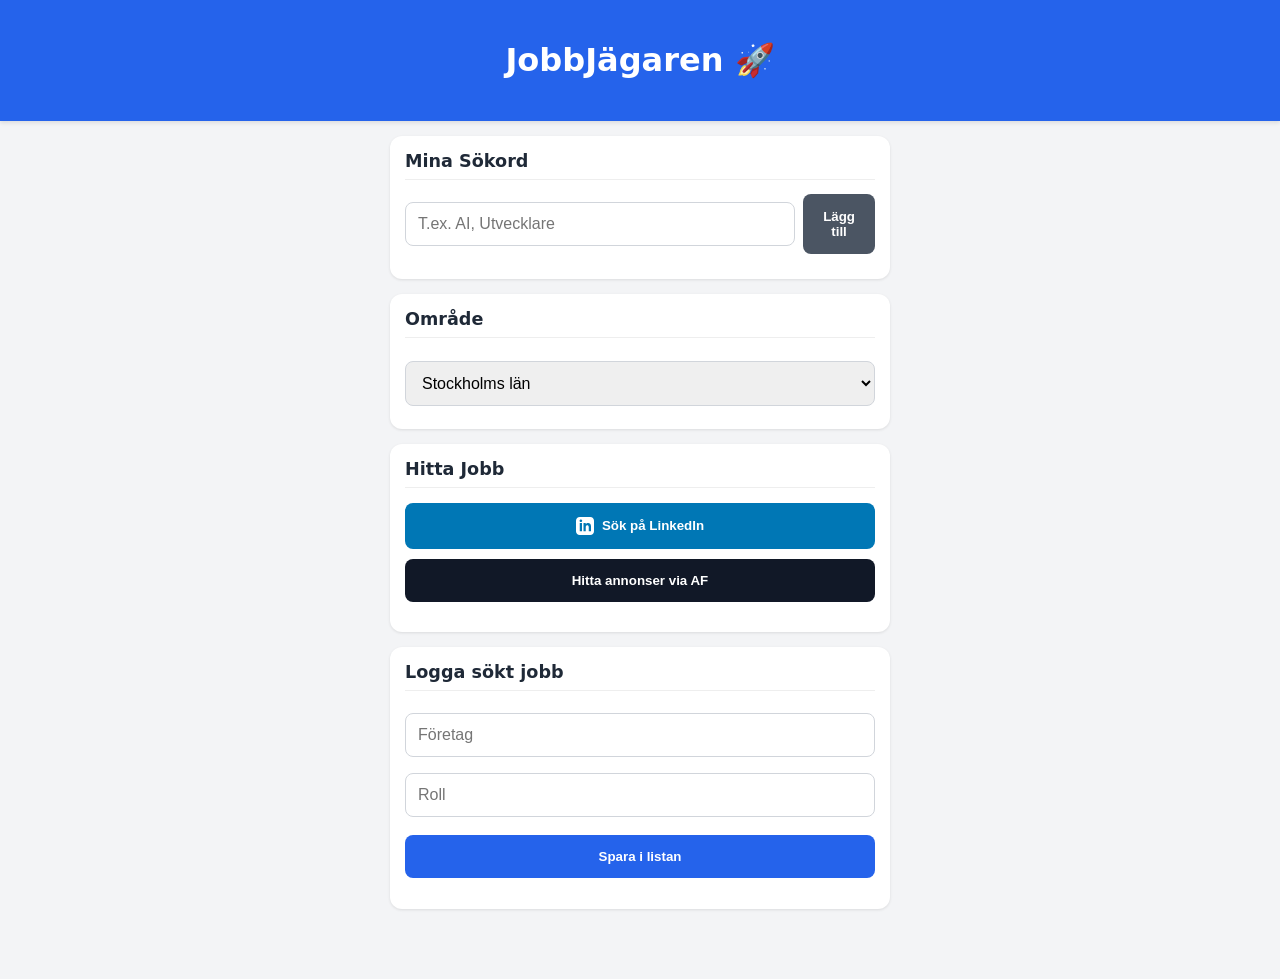
==== index.html @ ba331c36 "Add files via upload" ====
<!DOCTYPE html>
<html lang="sv">
<head>
    <meta charset="UTF-8">
    <meta name="viewport" content="width=device-width, initial-scale=1.0, maximum-scale=1.0, user-scalable=no">
    <title>JobbJägaren</title>
    <link rel="stylesheet" href="style.css">
    <link rel="manifest" href="manifest.json">
    <meta name="theme-color" content="#2563eb">
    <link rel="apple-touch-icon" href="https://via.placeholder.com/192/2563eb/ffffff?text=JJ">
</head>
<body>
    <header>
        <h1>JobbJägaren 🚀</h1>
    </header>

    <main id="app">
        <section class="card">
            <h2>Mina Sökord</h2>
            <div class="input-group-row">
                <input type="text" id="new-keyword" placeholder="T.ex. AI, Utvecklare">
                <button onclick="addKeyword()" class="small-btn">Lägg till</button>
            </div>
            <div id="keyword-tags" class="tags-container"></div>
        </section>

        <section class="card">
            <h2>Område</h2>
            <select id="location-select" onchange="saveLocation()">
                <option value="Stockholms län">Stockholms län</option>
                <option value="Uppsala län">Uppsala län</option>
                <option value="Västra Götalands län">Västra Götalands län</option>
                <option value="Skåne län">Skåne län</option>
                <option value="Östergötlands län">Östergötlands län</option>
                <option value="Hela Sverige">Hela Sverige</option>
            </select>
        </section>

        <section class="card">
            <h2>Hitta Jobb</h2>
            <button onclick="searchLinkedIn()" class="linkedin-button">
                <svg xmlns="http://www.w3.org/2000/svg" width="18" height="18" viewBox="0 0 24 24" fill="white"><path d="M19 0h-14c-2.761 0-5 2.239-5 5v14c0 2.761 2.239 5 5 5h14c2.762 0 5-2.239 5-5v-14c0-2.761-2.238-5-5-5zm-11 19h-3v-11h3v11zm-1.5-12.268c-.966 0-1.75-.79-1.75-1.764s.784-1.764 1.75-1.764 1.75.79 1.75 1.764-.783 1.764-1.75 1.764zm13.5 12.268h-3v-5.604c0-3.368-4-3.113-4 0v5.604h-3v-11h3v1.765c1.396-2.586 7-2.777 7 2.476v6.759z"/></svg>
                Sök på LinkedIn
            </button>
            <button onclick="searchAF()" id="af-btn" class="af-button">Hitta annonser via AF</button>
            <div id="af-results" class="results-list"></div>
        </section>

        <section class="card">
            <h2>Logga sökt jobb</h2>
            <input type="text" id="log-company" placeholder="Företag">
            <input type="text" id="log-role" placeholder="Roll">
            <button onclick="addJobLog()" class="save-btn">Spara i listan</button>
            <ul id="job-list" class="log-list"></ul>
        </section>
    </main>

    <script src="app.js"></script>
    <script>
        if ('serviceWorker' in navigator) {
            navigator.serviceWorker.register('sw.js');
        }
    </script>
</body>
</html>
---- style.css ----
:root {
    --primary: #2563eb;
    --bg: #f3f4f6;
    --card-bg: #ffffff;
    --text: #1f2937;
}

body {
    font-family: -apple-system, system-ui, sans-serif;
    background: var(--bg);
    color: var(--text);
    margin: 0;
    padding-bottom: 40px;
}

header {
    background: var(--primary);
    color: white;
    padding: 20px;
    text-align: center;
    box-shadow: 0 2px 4px rgba(0,0,0,0.1);
}

main {
    max-width: 500px;
    margin: 0 auto;
    padding: 15px;
}

.card {
    background: var(--card-bg);
    padding: 15px;
    border-radius: 12px;
    margin-bottom: 15px;
    box-shadow: 0 1px 3px rgba(0,0,0,0.1);
}

h2 { font-size: 1.1rem; margin-top: 0; border-bottom: 1px solid #eee; padding-bottom: 8px; }

input, select {
    width: 100%;
    padding: 12px;
    margin: 8px 0;
    border: 1px solid #d1d5db;
    border-radius: 8px;
    box-sizing: border-box;
    font-size: 1rem;
}

.input-group-row { display: flex; gap: 8px; }

button {
    width: 100%;
    padding: 14px;
    border-radius: 8px;
    border: none;
    font-weight: bold;
    cursor: pointer;
    transition: opacity 0.2s;
}

.small-btn { width: auto; padding: 0 15px; background: #4b5563; color: white; }

.linkedin-button { background: #0077b5; color: white; display: flex; align-items: center; justify-content: center; gap: 8px; margin-bottom: 10px; }

.af-button { background: #111827; color: white; }

.save-btn { background: var(--primary); color: white; margin-top: 10px; }

.tags-container { display: flex; flex-wrap: wrap; gap: 8px; margin-top: 10px; }

.tag {
    background: #f3f4f6;
    padding: 6px 12px;
    border-radius: 20px;
    border: 1px solid #d1d5db;
    font-size: 0.9rem;
    display: flex;
    align-items: center;
    gap: 6px;
}

.tag.starred { background: #fef3c7; border-color: #f59e0b; font-weight: bold; }

.results-list { margin-top: 15px; }

.job-card { background: #f9fafb; border: 1px solid #e5e7eb; padding: 10px; border-radius: 6px; margin-bottom: 8px; font-size: 0.9rem; }

.log-list { list-style: none; padding: 0; margin-top: 15px; }

.log-list li { padding: 10px; border-bottom: 1px solid #eee; font-size: 0.9rem; }
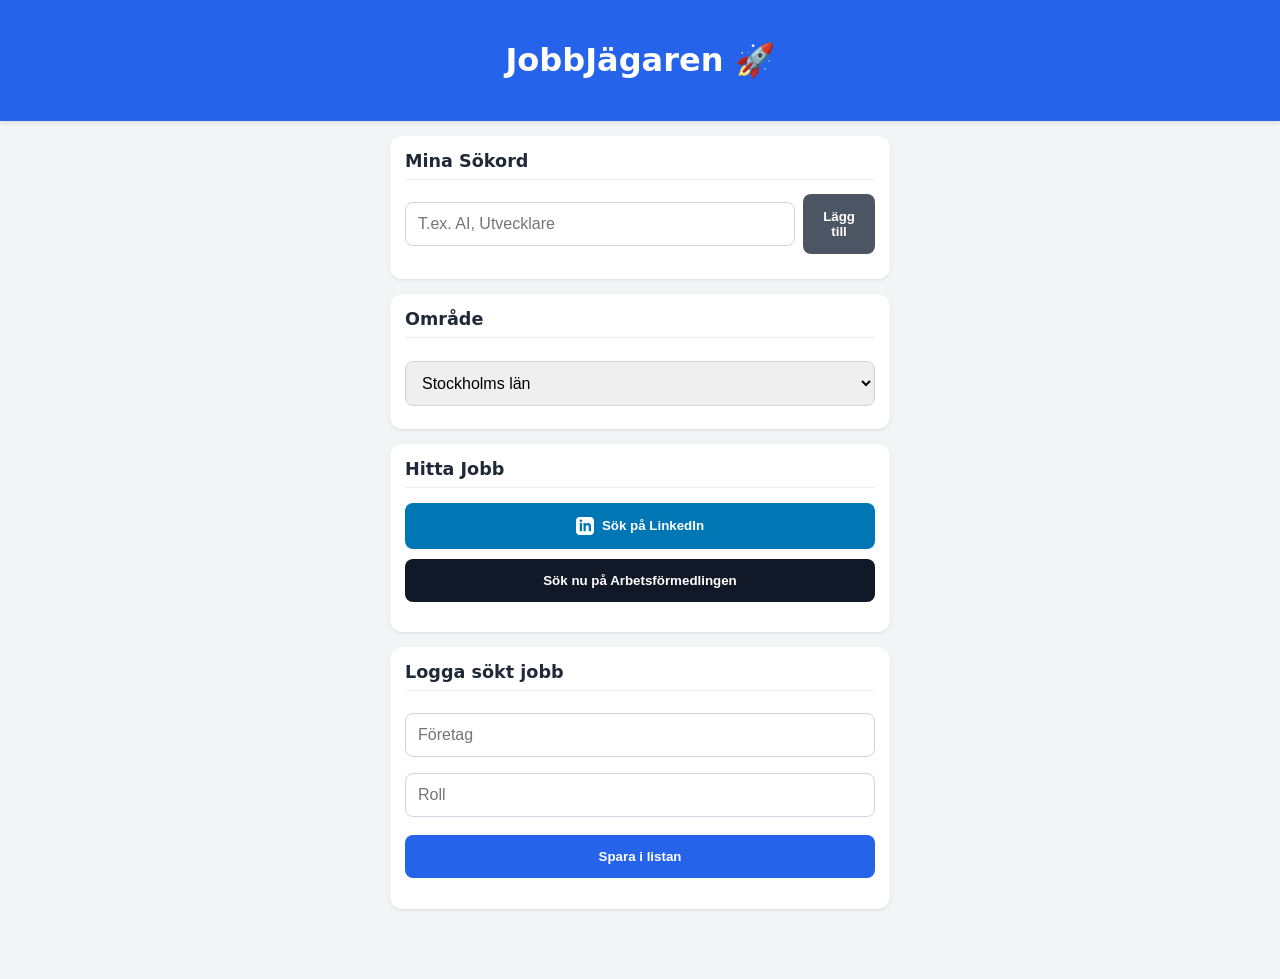
==== commit 6c9093bc: "Add files via upload" ====
--- a/index.html
+++ b/index.html
@@ -15,6 +15,7 @@
     </header>
 
     <main id="app">
+        <!-- SÖKORD -->
         <section class="card">
             <h2>Mina Sökord</h2>
             <div class="input-group-row">
@@ -24,6 +25,7 @@
             <div id="keyword-tags" class="tags-container"></div>
         </section>
 
+        <!-- OMRÅDE -->
         <section class="card">
             <h2>Område</h2>
             <select id="location-select" onchange="saveLocation()">
@@ -36,16 +38,18 @@
             </select>
         </section>
 
+        <!-- EXTERNA SÖKNINGAR -->
         <section class="card">
             <h2>Hitta Jobb</h2>
             <button onclick="searchLinkedIn()" class="linkedin-button">
                 <svg xmlns="http://www.w3.org/2000/svg" width="18" height="18" viewBox="0 0 24 24" fill="white"><path d="M19 0h-14c-2.761 0-5 2.239-5 5v14c0 2.761 2.239 5 5 5h14c2.762 0 5-2.239 5-5v-14c0-2.761-2.238-5-5-5zm-11 19h-3v-11h3v11zm-1.5-12.268c-.966 0-1.75-.79-1.75-1.764s.784-1.764 1.75-1.764 1.75.79 1.75 1.764-.783 1.764-1.75 1.764zm13.5 12.268h-3v-5.604c0-3.368-4-3.113-4 0v5.604h-3v-11h3v1.765c1.396-2.586 7-2.777 7 2.476v6.759z"/></svg>
                 Sök på LinkedIn
             </button>
-            <button onclick="searchAF()" id="af-btn" class="af-button">Hitta annonser via AF</button>
-            <div id="af-results" class="results-list"></div>
+            <button onclick="searchAF()" id="af-btn" class="af-button">Sök nu på Arbetsförmedlingen</button>
+            <div id="af-results" class="results-grid"></div>
         </section>
 
+        <!-- LOGG ÖVER SÖKTA JOBB -->
         <section class="card">
             <h2>Logga sökt jobb</h2>
             <input type="text" id="log-company" placeholder="Företag">
--- a/style.css
+++ b/style.css
@@ -11,6 +11,7 @@
     color: var(--text);
     margin: 0;
     padding-bottom: 40px;
+    -webkit-tap-highlight-color: transparent;
 }
 
 header {
@@ -56,7 +57,6 @@
     border: none;
     font-weight: bold;
     cursor: pointer;
-    transition: opacity 0.2s;
 }
 
 .small-btn { width: auto; padding: 0 15px; background: #4b5563; color: white; }
@@ -66,6 +66,54 @@
 .af-button { background: #111827; color: white; }
 
 .save-btn { background: var(--primary); color: white; margin-top: 10px; }
+
+/* Grid System for Results */
+.results-grid {
+    display: grid;
+    grid-template-columns: repeat(auto-fill, minmax(140px, 1fr));
+    gap: 12px;
+    margin-top: 15px;
+}
+
+.job-card {
+    background: #ffffff;
+    border: 1px solid #e5e7eb;
+    padding: 12px;
+    border-radius: 12px;
+    display: flex;
+    flex-direction: column;
+    justify-content: space-between;
+    cursor: pointer;
+    transition: all 0.2s ease;
+    box-shadow: 0 2px 4px rgba(0,0,0,0.05);
+    text-decoration: none;
+    color: inherit;
+}
+
+.job-card:active {
+    transform: scale(0.96);
+    background-color: #f9fafb;
+    border-color: #2563eb;
+}
+
+.job-card strong {
+    font-size: 0.9rem;
+    color: #111827;
+    margin-bottom: 6px;
+    display: -webkit-box;
+    -webkit-line-clamp: 3;
+    -webkit-box-orient: vertical;
+    overflow: hidden;
+    line-height: 1.3;
+}
+
+.job-card .employer {
+    font-size: 0.75rem;
+    color: #6b7280;
+    margin-top: auto;
+    padding-top: 8px;
+    border-top: 1px solid #f3f4f6;
+}
 
 .tags-container { display: flex; flex-wrap: wrap; gap: 8px; margin-top: 10px; }
 
@@ -82,10 +130,6 @@
 
 .tag.starred { background: #fef3c7; border-color: #f59e0b; font-weight: bold; }
 
-.results-list { margin-top: 15px; }
-
-.job-card { background: #f9fafb; border: 1px solid #e5e7eb; padding: 10px; border-radius: 6px; margin-bottom: 8px; font-size: 0.9rem; }
-
 .log-list { list-style: none; padding: 0; margin-top: 15px; }
 
 .log-list li { padding: 10px; border-bottom: 1px solid #eee; font-size: 0.9rem; }
